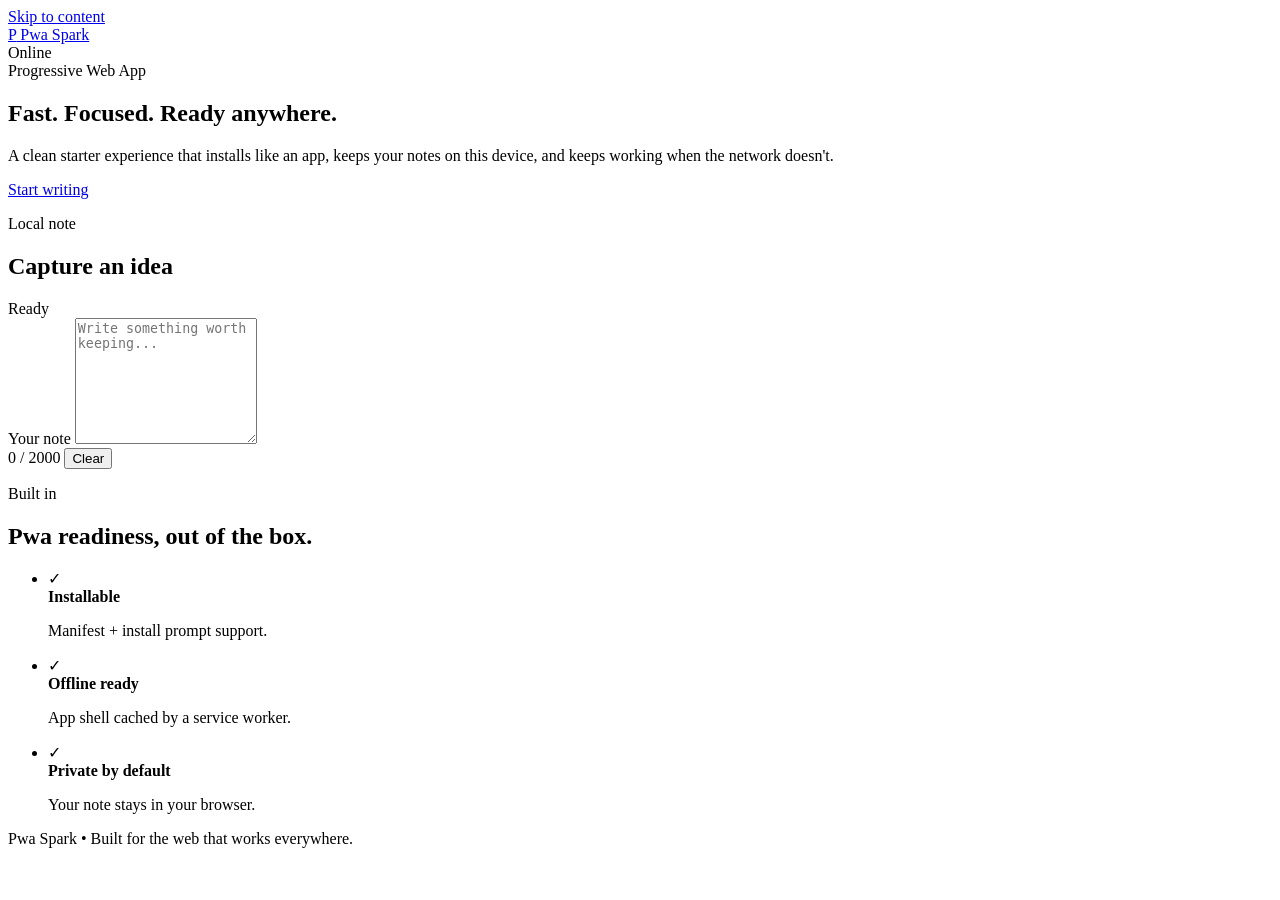
==== index.html @ d7906370 "Build modern PWA app shell" ====
<!doctype html>
<html lang="en">
<head>
  <meta charset="utf-8" />
  <meta name="viewport" content="width=device-width, initial-scale=1, viewport-fit=cover" />
  <meta name="theme-color" content="#0f172a" />
  <meta name="description" content="A modern, installable PWA that works offline." />
  <link rel="manifest" href="manifest.json" />
  <link rel="icon" href="data:image/svg+xml,%3Csvg xmlns='http://www.w3.org/2000/svg' viewBox='0 0 100 100'%3E%3Crect width='100' height='100' rx='22' fill='%237c63ff'/%3E%3Cpath d='M26 25h28c15 0 24 8 24 21 0 14-9 22-24 22H42v18H26V25zm16 15v13h12c5 0 8-2 8-7 0-4-3-6-8-6H42z' fill='white'/%3E%3C/svg%3E" />
  <link rel="stylesheet" href="styles.css" />
  <title>Pwa Spark</title>
</head>
<body>
  <a class="skip-link" href="#app">Skip to content</a>
  <header class="site-header">
    <a class="brand" href="#" aria-label="Pwa Spark Home"><span aria-hidden="true">P</span> Pwa Spark</a>
    <div class="header-actions">
      <span id="networkStatus" class="status" role="status" aria-live="polite">Online</span>
      <button id="installButton" class="button secondary" hidden>Install app</button>
    </div>
  </header>

  <main id="app">
    <section class="hero" aria-labelledby="hero-title">
      <div class="eyebrow">Progressive Web App</div>
      <h1 id="hero-title">Fast. Focused. Ready anywhere.</h1>
      <p class="hero-copy">A clean starter experience that installs like an app, keeps your notes on this device, and keeps working when the network doesn't.</p>
      <a class="button primary" href="#workspace">Start writing</a>
    </section>

    <section id="workspace" class="grid" aria-label="Workspace">
      <article class="card note-card">
        <div class="card-header">
          <div>
            <p class="card-kicker">Local note</p>
            <h2>Capture an idea</h2>
          </div>
          <span id="saveStatus" class="muted" aria-live="polite">Ready</span>
        </div>
        <label class="sr only" for="note">Your note</label>
        <textarea id="note" rows="8" maxlength="2000" placeholder="Write something worth keeping..."></textarea>
        <div class="note-footer">
          <span id="charCount" class="muted">0 / 2000</span>
          <button id="clearNote" class="button ghost" type="button">Clear</input>
        </div>
      </article>

      <aside class="card features" aria-labelled="features-title">
        <p class="card-kicker">Built in</p>
        <h2 id="features-title">Pwa readiness, out of the box.</h2>
        <ul class="feature-list">
          <li><span aria-hidden="true">✓</span><div><strong>Installable</strong><p>Manifest + install prompt support.</p></div></li>
          <li><span aria-hidden="true">✓</span><div><strong>Offline ready</strong><p>App shell cached by a service worker.</p></div></li>
          <li><span aria-hidden="true">✓</span><div><strong>Private by default</strong><p>Your note stays in your browser.</p></div></li>
        </ul>
      </aside>
    </section>
  </main>

  <footer>Pwa Spark • Built for the web that works everywhere.</footer>
  <noscript>This app needs JavaScript for local notes and offline status.</noscript>
  <script src="app.js" defer></script>
</body>
</html>
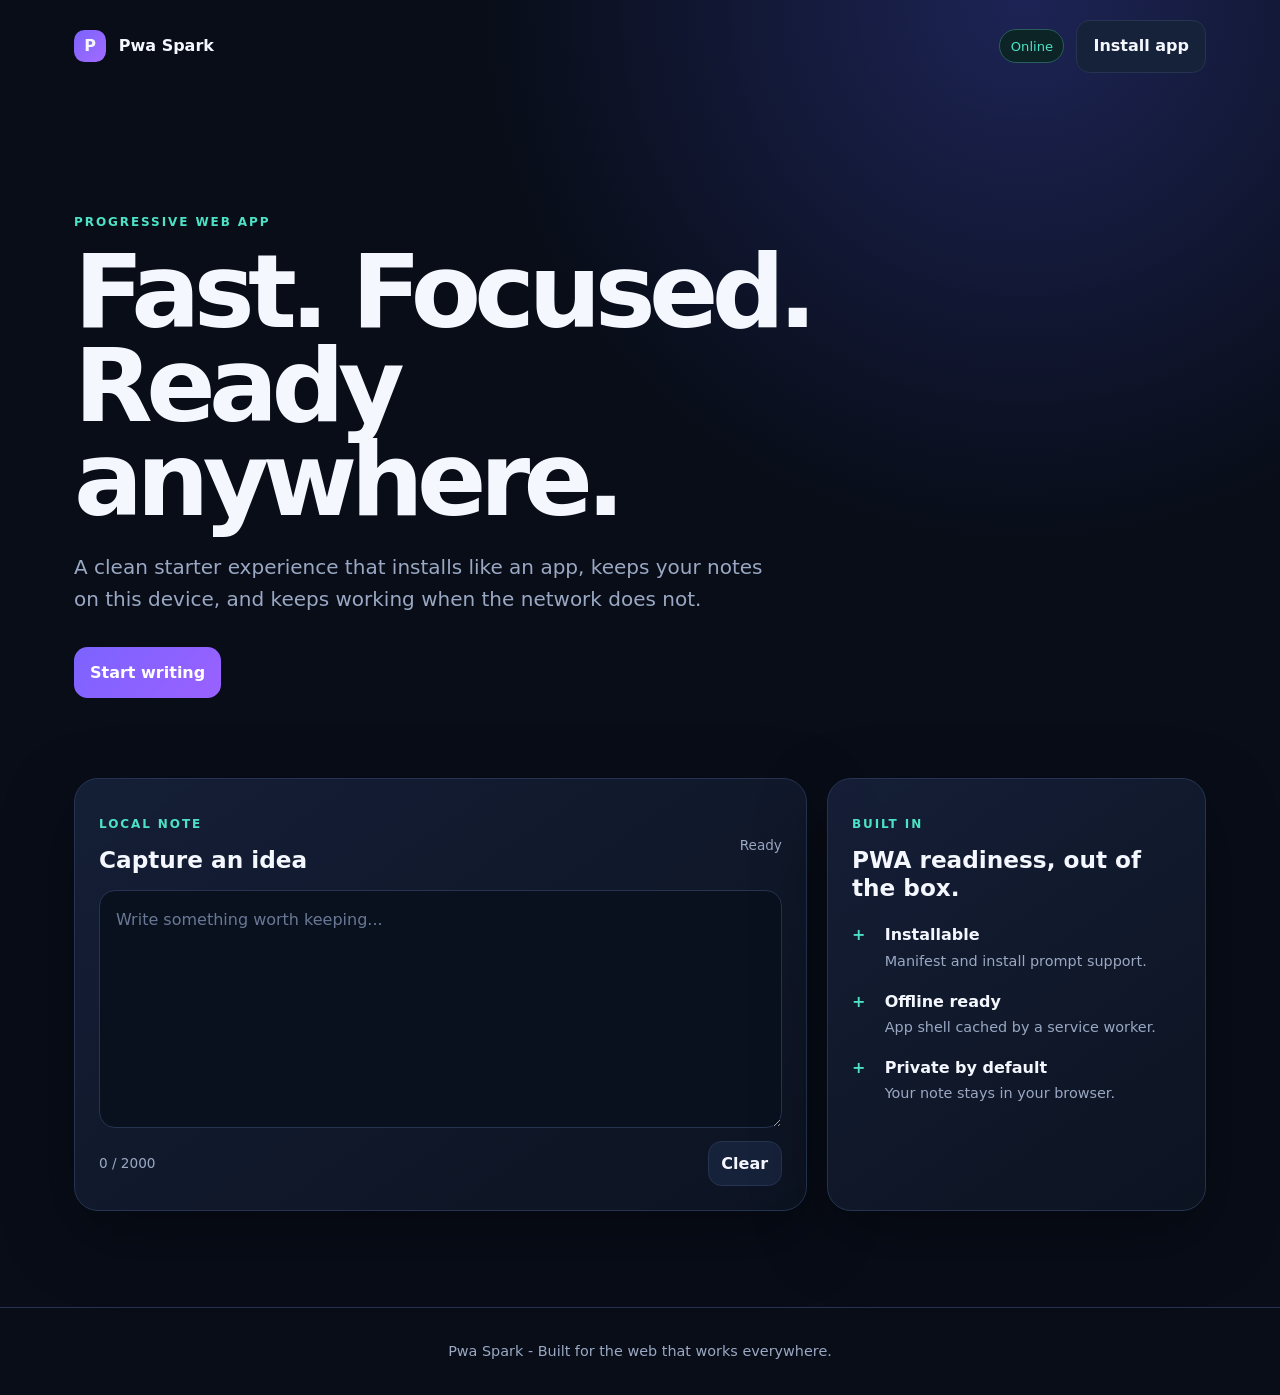
==== commit 88f67b9a: "Fix final PWA markup" ====
--- a/index.html
+++ b/index.html
@@ -1,64 +1 @@
-<!doctype html>
-<html lang="en">
-<head>
-  <meta charset="utf-8" />
-  <meta name="viewport" content="width=device-width, initial-scale=1, viewport-fit=cover" />
-  <meta name="theme-color" content="#0f172a" />
-  <meta name="description" content="A modern, installable PWA that works offline." />
-  <link rel="manifest" href="manifest.json" />
-  <link rel="icon" href="data:image/svg+xml,%3Csvg xmlns='http://www.w3.org/2000/svg' viewBox='0 0 100 100'%3E%3Crect width='100' height='100' rx='22' fill='%237c63ff'/%3E%3Cpath d='M26 25h28c15 0 24 8 24 21 0 14-9 22-24 22H42v18H26V25zm16 15v13h12c5 0 8-2 8-7 0-4-3-6-8-6H42z' fill='white'/%3E%3C/svg%3E" />
-  <link rel="stylesheet" href="styles.css" />
-  <title>Pwa Spark</title>
-</head>
-<body>
-  <a class="skip-link" href="#app">Skip to content</a>
-  <header class="site-header">
-    <a class="brand" href="#" aria-label="Pwa Spark Home"><span aria-hidden="true">P</span> Pwa Spark</a>
-    <div class="header-actions">
-      <span id="networkStatus" class="status" role="status" aria-live="polite">Online</span>
-      <button id="installButton" class="button secondary" hidden>Install app</button>
-    </div>
-  </header>
-
-  <main id="app">
-    <section class="hero" aria-labelledby="hero-title">
-      <div class="eyebrow">Progressive Web App</div>
-      <h1 id="hero-title">Fast. Focused. Ready anywhere.</h1>
-      <p class="hero-copy">A clean starter experience that installs like an app, keeps your notes on this device, and keeps working when the network doesn't.</p>
-      <a class="button primary" href="#workspace">Start writing</a>
-    </section>
-
-    <section id="workspace" class="grid" aria-label="Workspace">
-      <article class="card note-card">
-        <div class="card-header">
-          <div>
-            <p class="card-kicker">Local note</p>
-            <h2>Capture an idea</h2>
-          </div>
-          <span id="saveStatus" class="muted" aria-live="polite">Ready</span>
-        </div>
-        <label class="sr only" for="note">Your note</label>
-        <textarea id="note" rows="8" maxlength="2000" placeholder="Write something worth keeping..."></textarea>
-        <div class="note-footer">
-          <span id="charCount" class="muted">0 / 2000</span>
-          <button id="clearNote" class="button ghost" type="button">Clear</input>
-        </div>
-      </article>
-
-      <aside class="card features" aria-labelled="features-title">
-        <p class="card-kicker">Built in</p>
-        <h2 id="features-title">Pwa readiness, out of the box.</h2>
-        <ul class="feature-list">
-          <li><span aria-hidden="true">✓</span><div><strong>Installable</strong><p>Manifest + install prompt support.</p></div></li>
-          <li><span aria-hidden="true">✓</span><div><strong>Offline ready</strong><p>App shell cached by a service worker.</p></div></li>
-          <li><span aria-hidden="true">✓</span><div><strong>Private by default</strong><p>Your note stays in your browser.</p></div></li>
-        </ul>
-      </aside>
-    </section>
-  </main>
-
-  <footer>Pwa Spark • Built for the web that works everywhere.</footer>
-  <noscript>This app needs JavaScript for local notes and offline status.</noscript>
-  <script src="app.js" defer></script>
-</body>
-</html>+<!doctype html><html lang="en"><head><meta charset="utf-8"><meta name="viewport" content="width=device-width,initial-scale=1,viewport-fit=cover"><meta name="theme-color" content="#0f172a"><meta name="description" content="A modern, installable PWA that works offline."><link rel="manifest" href="manifest.json"><link rel="icon" href="data:image/svg+xml,%3Csvg xmlns='http://www.w3.org/2000/svg' viewBox='0 0 100 100'%3E%3Crect width='100' height='100' rx='22' fill='%237c63ff'/%3E%3Cpath d='M26 25h28c15 0 24 8 24 21 0 14-9 22-24 22H42v18H26V25zm16 15v13h12c5 0 8-2 8-7 0-4-3-6-8-6H42z' fill='white'/%3E%3C/svg%3E"><link rel="stylesheet" href="styles.css"><title>Pwa Spark</title></head><body><a class="skip-link" href="#app">Skip to content</a><header class="site-header"><a class="brand" href="#" aria-label="Pwa Spark Home"><span aria-hidden="true">P</span> Pwa Spark</a><div class="header-actions"><span id="networkStatus" class="status" role="status" aria-live="polite">Online</span><button id="installButton" class="button secondary" hidden>Install app</button></div></header><main id="app"><section class="hero" aria-labelledby="hero-title"><div class="eyebrow">Progressive Web App</div><h1 id="hero-title">Fast. Focused. Ready anywhere.</h1><p class="hero-copy">A clean starter experience that installs like an app, keeps your notes on this device, and keeps working when the network does not.</p><a class="button primary" href="#workspace">Start writing</a></section><section id="workspace" class="grid" aria-label="Workspace"><article class="card note-card"><div class="card-header"><div><p class="card-kicker">Local note</p><h2>Capture an idea</h2></div><span id="saveStatus" class="muted" aria-live="polite">Ready</span></div><label class="sr-only" for="note">Your note</label><textarea id="note" rows="8" maxlength="2000" placeholder="Write something worth keeping..."></textarea><div class="note-footer"><span id="charCount" class="muted">0 / 2000</span><button id="clearNote" class="button ghost" type="button">Clear</button></div></article><aside class="card features" aria-labelledby="features-title"><p class="card-kicker">Built in</p><h2 id="features-title">PWA readiness, out of the box.</h2><ul class="feature-list"><li><span aria-hidden="true">+</span><div><strong>Installable</strong><p>Manifest and install prompt support.</p></div></li><li><span aria-hidden="true">+</span><div><strong>Offline ready</strong><p>App shell cached by a service worker.</p></div></li><li><span aria-hidden="true">+</span><div><strong>Private by default</strong><p>Your note stays in your browser.</p></div></li></ul></aside></section></main><footer>Pwa Spark - Built for the web that works everywhere.</footer><noscript>This app needs JavaScript for local notes and offline status.</noscript><script src="app.js" defer></script></body></html>
--- a/styles.css
+++ b/styles.css
@@ -0,0 +1 @@
+:root{color-scheme:dark;--bg:#080d18;--panel:#111a2c;--text:#f5f7ff;--muted:#9aa8c3;--accent:#7c63ff;--accent2:#4de2c5;--line:#263451}*{box-sizing:border-box}html{scroll-behavior:smooth}body{margin:0;min-height:100vh;font-family:Inter,system-ui,-apple-system,"Segoe UI",sans-serif;background:radial-gradient(circle at 80% 0,#1d2455 0,transparent 34rem),var(--bg);color:var(--text);line-height:1.6}.skip-link{position:fixed;left:1rem;top:-5rem;background:#fff;color:#000;padding:.7rem 1rem;border-radius:.7rem;z-index:20}.skip-link:focus{top:1rem}.site-header{max-width:1180px;margin:auto;padding:1.25rem 1.5rem;display:flex;align-items:center;justify-content:space-between;gap:1rem}.brand{color:var(--text);text-decoration:none;font-weight:800}.brand span{display:inline-grid;place-items:center;width:2rem;height:2rem;margin-right:.45rem;border-radius:.65rem;background:linear-gradient(135deg,var(--accent),#a26bff)}.header-actions{display:flex;align-items:center;gap:.75rem}.status{font-size:.82rem;color:var(--accent2);padding:.35rem .65rem;border:1px solid #285d59;border-radius:999px;background:#0c2426}.status.offline{color:#ffd48a;border-color:#6c5428;background:#2a2111}main{max-width:1180px;margin:auto;padding:4.5rem 1.5rem 6rem}.hero{max-width:850px;padding:3rem 0 5rem}.eyebrow,.card-kicker{text-transform:uppercase;letter-spacing:.16em;font-size:.75rem;font-weight:800;color:var(--accent2)}h1{font-size:clamp(3rem,8vw,6.6rem);line-height:.92;letter-spacing:-.065em;margin:.8rem 0 1.5rem}.hero-copy{max-width:690px;color:var(--muted);font-size:clamp(1.05rem,2vw,1.25rem);margin:0 0 2rem}.button{display:inline-flex;align-items:center;justify-content:center;border:0;border-radius:.85rem;padding:.78rem 1rem;font:inherit;font-weight:750;cursor:pointer;text-decoration:none;transition:.18s}.button:hover{transform:translateY(-2px)}.button:focus-visible,a:focus-visible,textarea:focus-visible{outline:3px solid #b8abff;outline-offset:3px}.primary{color:#fff;background:linear-gradient(135deg,var(--accent),#9a61ff)}.secondary,.ghost{color:var(--text);background:#16213a;border:1px solid var(--line)}.ghost{padding:.55rem .8rem}.grid{display:grid;grid-template-columns:minmax(0,1.45fr) minmax(280px,.75fr);gap:1.25rem}.card{border:1px solid var(--line);border-radius:1.5rem;background:linear-gradient(145deg,rgba(22,33,58,.88),rgba(12,19,33,.94));box-shadow:0 24px 70px rgba(0,0,0,.35);padding:1.5rem}.card-header,.note-footer{display:flex;align-items:center;justify-content:space-between;gap:1rem}.card h2{font-size:1.45rem;line-height:1.2;margin:.25rem 0 1rem}.muted{color:var(--muted);font-size:.85rem}textarea{display:block;width:100%;resize:vertical;min-height:220px;padding:1rem;border-radius:1rem;border:1px solid var(--line);background:#09111f;color:var(--text);font:inherit;line-height:1.6}textarea::placeholder{color:#697895}.note-footer{margin-top:.8rem}.feature-list{list-style:none;padding:0;margin:1.3rem 0 0;display:grid;gap:1rem}.feature-list li{display:grid;grid-template-columns:1.4rem 1fr;gap:.65rem}.feature-list li>span{color:var(--accent2);font-weight:900}.feature-list strong{display:block}.feature-list p{color:var(--muted);font-size:.9rem;margin:.1rem 0 0}footer{border-top:1px solid var(--line);color:var(--muted);text-align:center;padding:2rem 1.5rem;font-size:.9rem}.sr-only{position:absolute;width:1px;height:1px;padding:0;margin:-1px;overflow:hidden;clip:rect(0,0,0,0);white-space:nowrap;border:0}@media(max-width:760px){.site-header{align-items:flex-start}.header-actions{flex-direction:column;align-items:flex-end}main{padding-top:2.5rem}.hero{padding:2rem 0 3.5rem}.grid{grid-template-columns:1fr}.card{border-radius:1.15rem}}@media(prefers-reduced-motion:reduce){html{scroll-behavior:auto}.button{transition:none}}
